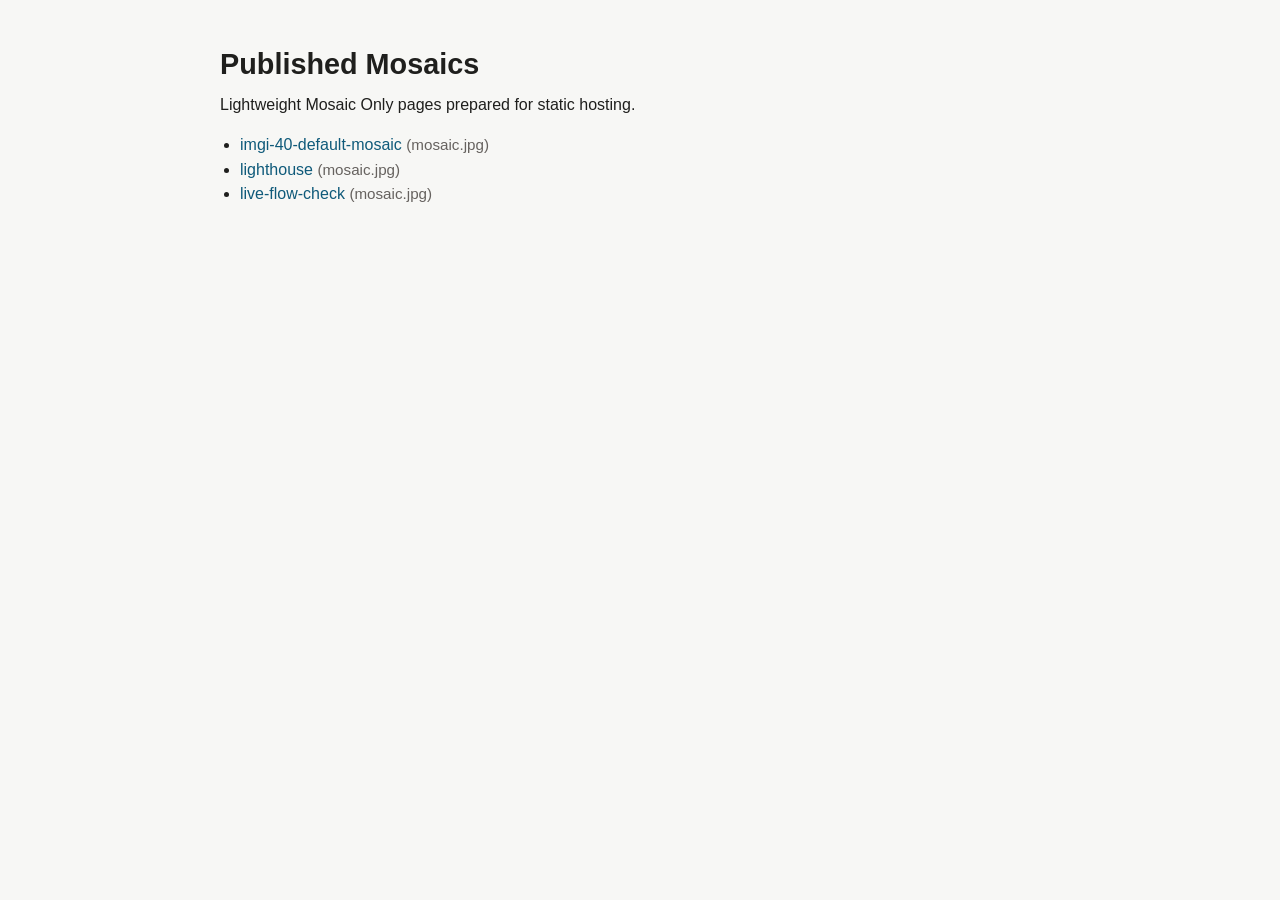
==== index.html @ e0c1a611 "Publish live-flow-check" ====
<!doctype html>
<html lang="en">
<head>
  <meta charset="utf-8">
  <meta name="viewport" content="width=device-width, initial-scale=1">
  <title>Mosaic Site</title>
  <style>
    :root { color-scheme: light; }
    body { margin: 0; font-family: ui-sans-serif, -apple-system, BlinkMacSystemFont, Segoe UI, sans-serif; background: #f7f7f5; color: #1f1f1d; }
    main { max-width: 840px; margin: 3rem auto; padding: 0 1.25rem; }
    h1 { margin: 0 0 0.75rem; font-size: 1.8rem; }
    p { margin: 0 0 1.25rem; line-height: 1.45; }
    ul { margin: 0; padding-left: 1.25rem; }
    li { margin: 0.4rem 0; }
    a { color: #0f5a7a; text-decoration: none; }
    a:hover, a:focus { text-decoration: underline; }
    .meta { color: #66625f; font-size: 0.95rem; }
  </style>
</head>
<body>
  <main>
    <h1>Published Mosaics</h1>
    <p>Lightweight Mosaic Only pages prepared for static hosting.</p>
    <ul>
      <li><a href="./imgi-40-default-mosaic/">imgi-40-default-mosaic</a> <span class="meta">(mosaic.jpg)</span></li>
      <li><a href="./lighthouse/">lighthouse</a> <span class="meta">(mosaic.jpg)</span></li>
      <li><a href="./live-flow-check/">live-flow-check</a> <span class="meta">(mosaic.jpg)</span></li>
    </ul>
  </main>
</body>
</html>
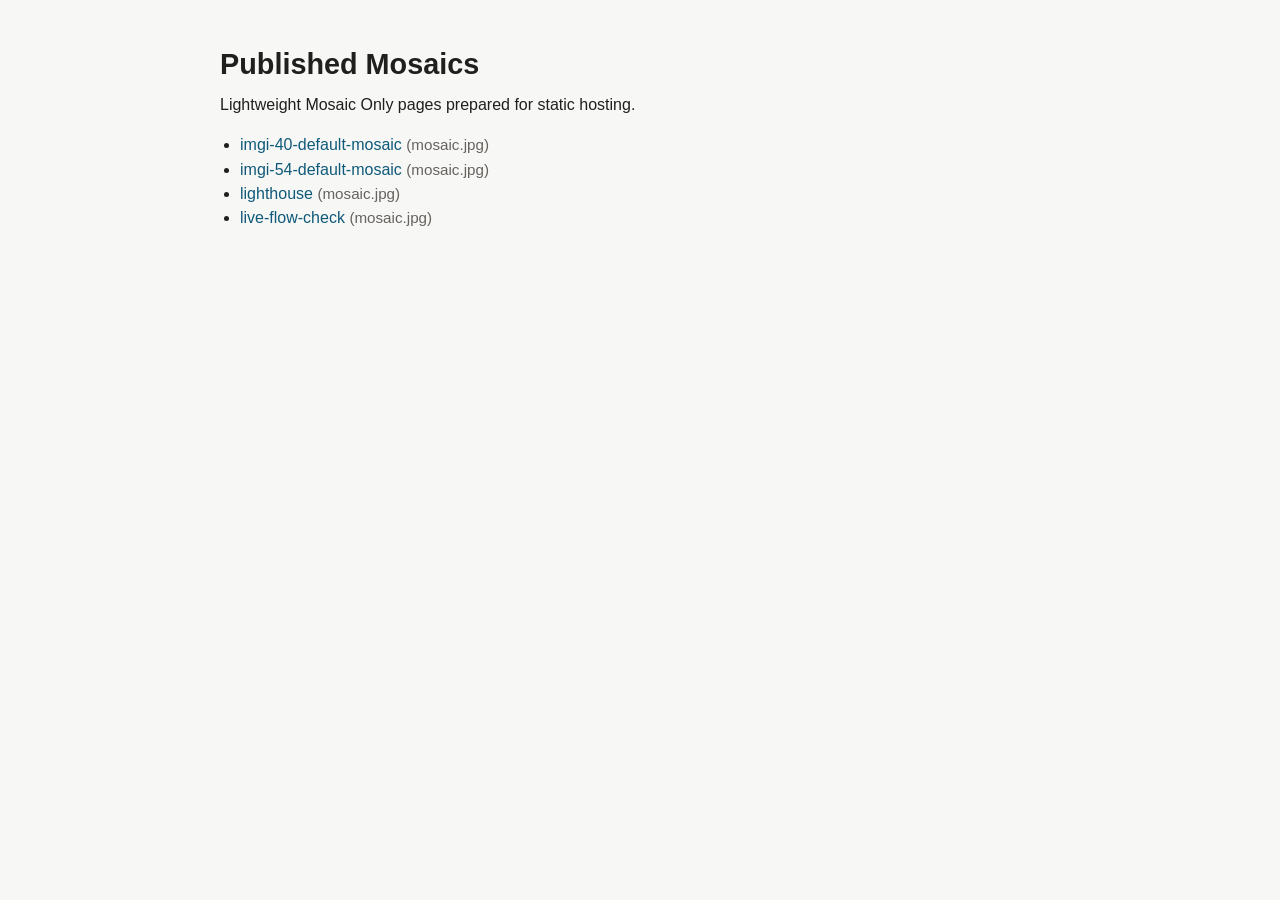
==== commit 452d36ab: "Publish imgi-54-default-mosaic" ====
--- a/index.html
+++ b/index.html
@@ -23,6 +23,7 @@
     <p>Lightweight Mosaic Only pages prepared for static hosting.</p>
     <ul>
       <li><a href="./imgi-40-default-mosaic/">imgi-40-default-mosaic</a> <span class="meta">(mosaic.jpg)</span></li>
+      <li><a href="./imgi-54-default-mosaic/">imgi-54-default-mosaic</a> <span class="meta">(mosaic.jpg)</span></li>
       <li><a href="./lighthouse/">lighthouse</a> <span class="meta">(mosaic.jpg)</span></li>
       <li><a href="./live-flow-check/">live-flow-check</a> <span class="meta">(mosaic.jpg)</span></li>
     </ul>
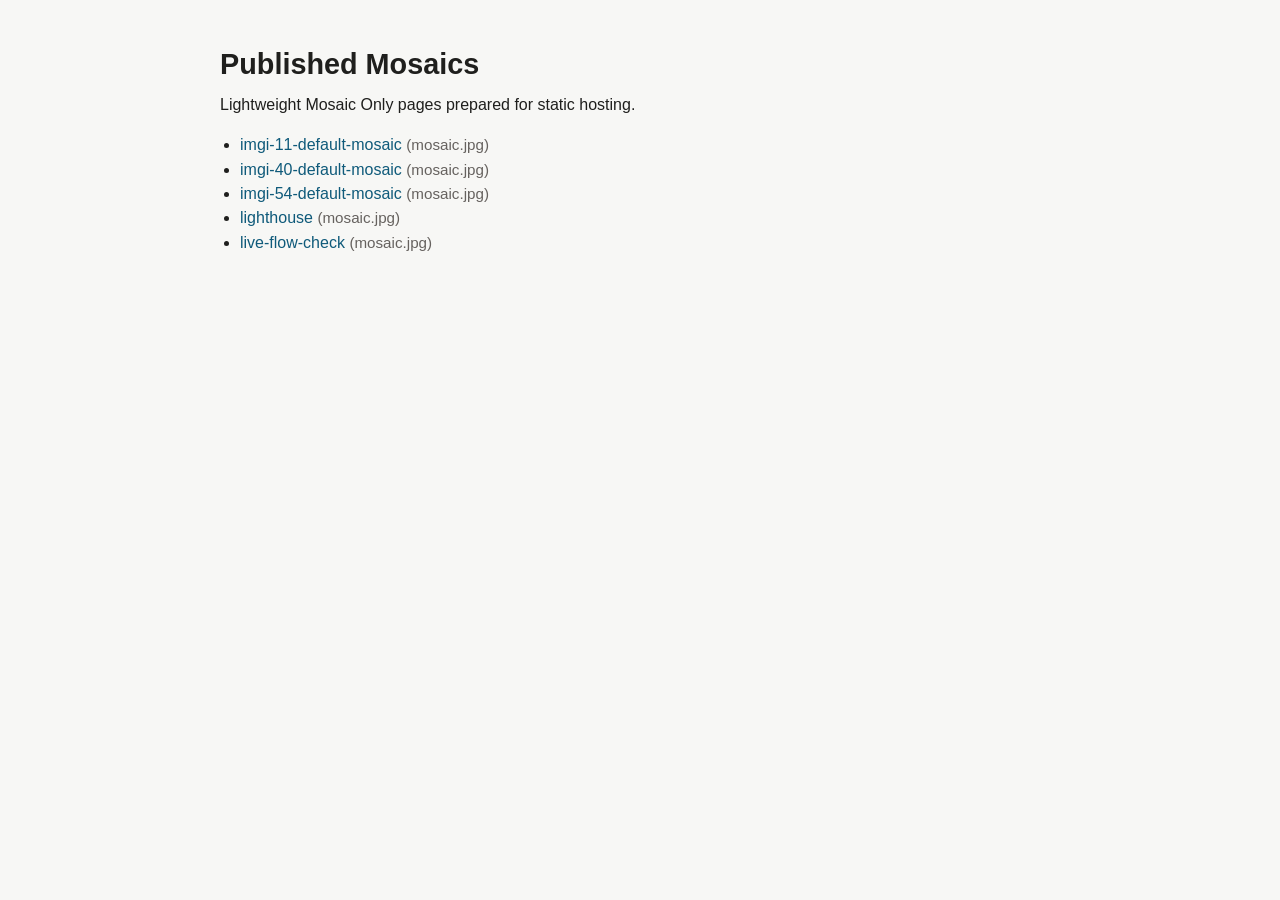
==== commit 1e3014da: "Publish imgi-11-default-mosaic" ====
--- a/index.html
+++ b/index.html
@@ -22,6 +22,7 @@
     <h1>Published Mosaics</h1>
     <p>Lightweight Mosaic Only pages prepared for static hosting.</p>
     <ul>
+      <li><a href="./imgi-11-default-mosaic/">imgi-11-default-mosaic</a> <span class="meta">(mosaic.jpg)</span></li>
       <li><a href="./imgi-40-default-mosaic/">imgi-40-default-mosaic</a> <span class="meta">(mosaic.jpg)</span></li>
       <li><a href="./imgi-54-default-mosaic/">imgi-54-default-mosaic</a> <span class="meta">(mosaic.jpg)</span></li>
       <li><a href="./lighthouse/">lighthouse</a> <span class="meta">(mosaic.jpg)</span></li>
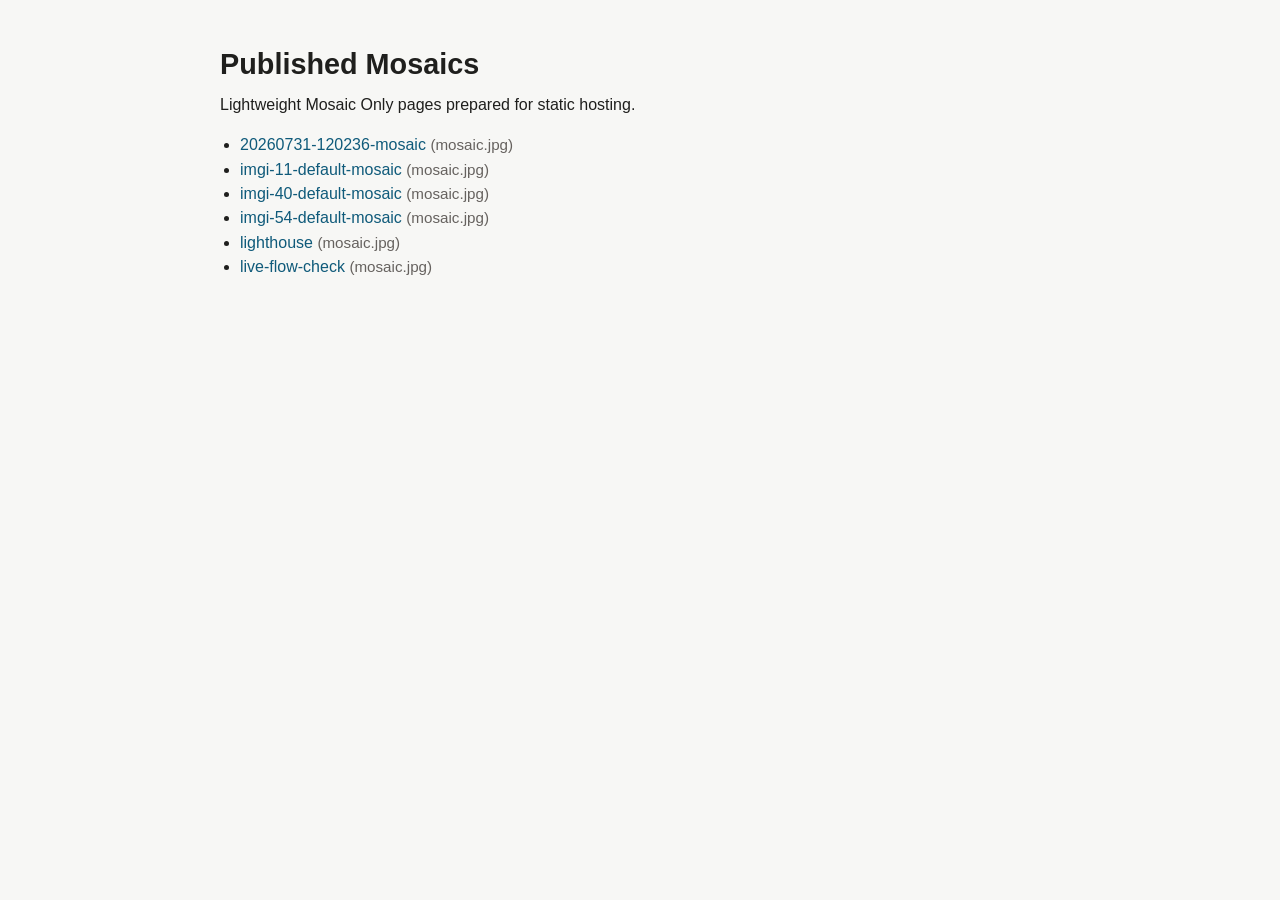
==== commit 090db2da: "Publish 20260731-120236-mosaic" ====
--- a/index.html
+++ b/index.html
@@ -22,6 +22,7 @@
     <h1>Published Mosaics</h1>
     <p>Lightweight Mosaic Only pages prepared for static hosting.</p>
     <ul>
+      <li><a href="./20260731-120236-mosaic/">20260731-120236-mosaic</a> <span class="meta">(mosaic.jpg)</span></li>
       <li><a href="./imgi-11-default-mosaic/">imgi-11-default-mosaic</a> <span class="meta">(mosaic.jpg)</span></li>
       <li><a href="./imgi-40-default-mosaic/">imgi-40-default-mosaic</a> <span class="meta">(mosaic.jpg)</span></li>
       <li><a href="./imgi-54-default-mosaic/">imgi-54-default-mosaic</a> <span class="meta">(mosaic.jpg)</span></li>
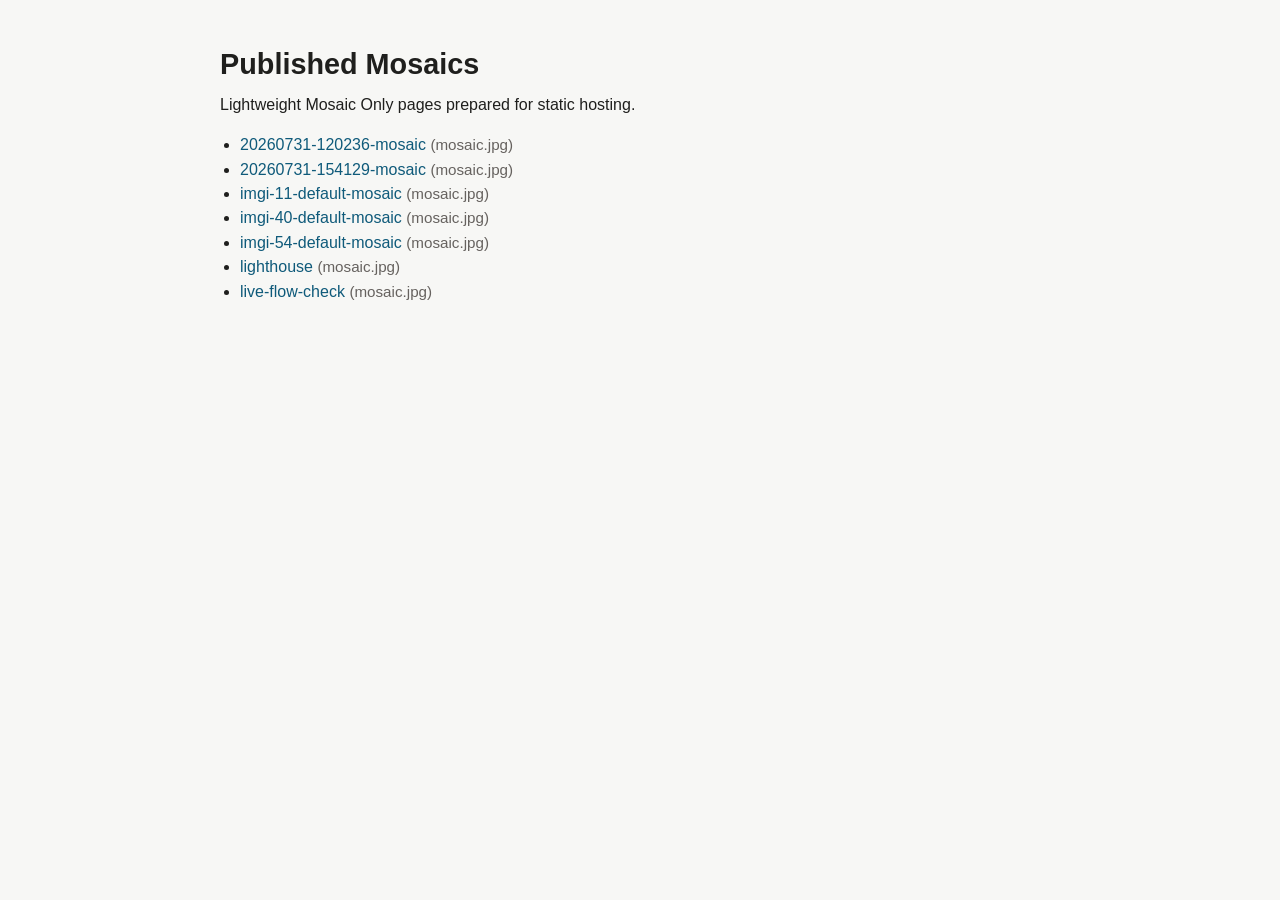
==== commit 23016d14: "Publish 20260731-154129-mosaic" ====
--- a/index.html
+++ b/index.html
@@ -23,6 +23,7 @@
     <p>Lightweight Mosaic Only pages prepared for static hosting.</p>
     <ul>
       <li><a href="./20260731-120236-mosaic/">20260731-120236-mosaic</a> <span class="meta">(mosaic.jpg)</span></li>
+      <li><a href="./20260731-154129-mosaic/">20260731-154129-mosaic</a> <span class="meta">(mosaic.jpg)</span></li>
       <li><a href="./imgi-11-default-mosaic/">imgi-11-default-mosaic</a> <span class="meta">(mosaic.jpg)</span></li>
       <li><a href="./imgi-40-default-mosaic/">imgi-40-default-mosaic</a> <span class="meta">(mosaic.jpg)</span></li>
       <li><a href="./imgi-54-default-mosaic/">imgi-54-default-mosaic</a> <span class="meta">(mosaic.jpg)</span></li>
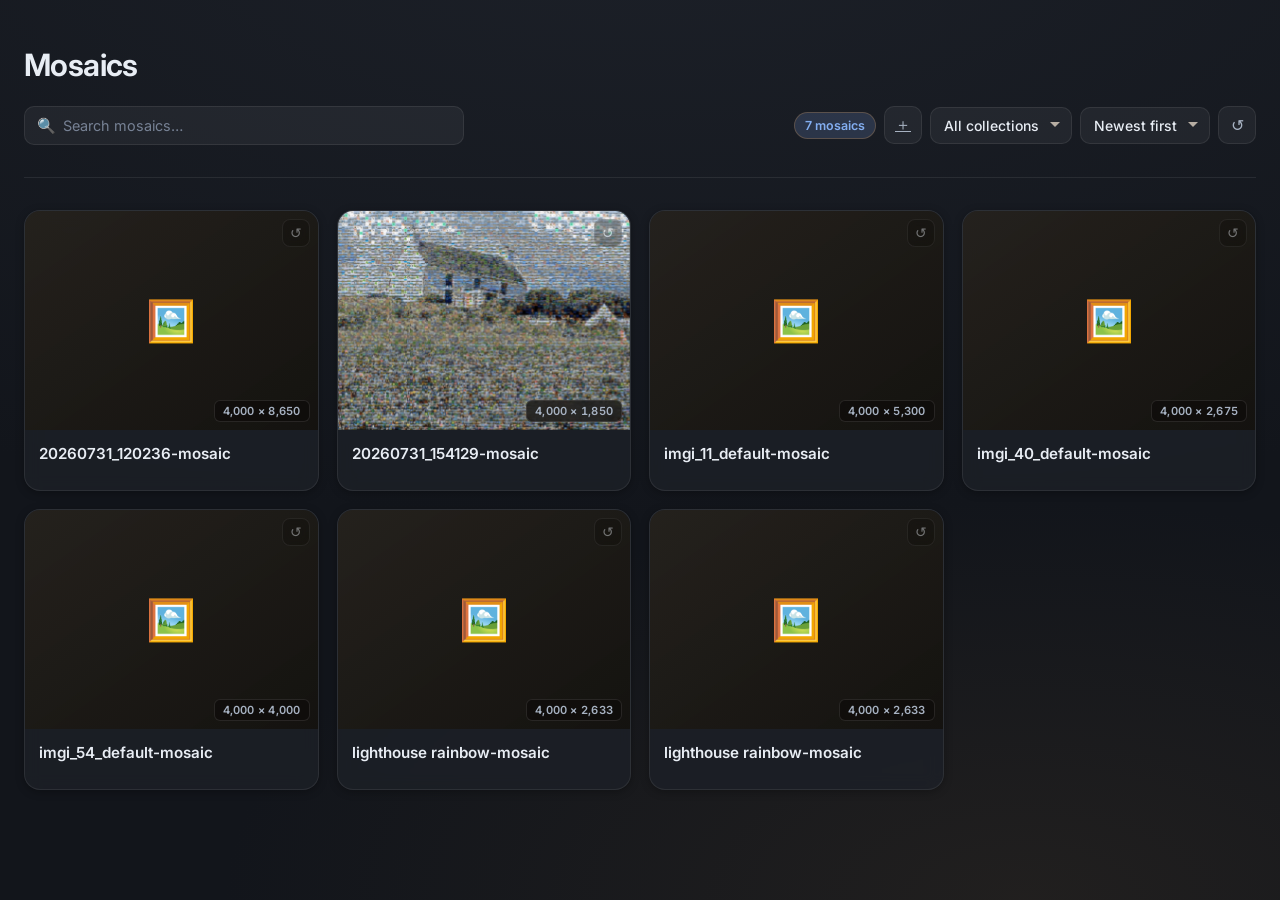
==== commit 1a90a155: "Update gallery" ====
--- a/index.html
+++ b/index.html
@@ -1,35 +1,1138 @@
-<!doctype html>
+<!DOCTYPE html>
 <html lang="en">
 <head>
-  <meta charset="utf-8">
-  <meta name="viewport" content="width=device-width, initial-scale=1">
-  <title>Mosaic Site</title>
+  <meta charset="UTF-8" />
+  <meta name="viewport" content="width=device-width, initial-scale=1.0" />
+  <title>Mosaic Gallery</title>
+  <link rel="preconnect" href="https://fonts.googleapis.com" />
+  <link rel="preconnect" href="https://fonts.gstatic.com" crossorigin />
+  <link href="https://fonts.googleapis.com/css2?family=Inter:wght@300;400;500;600;700&display=swap" rel="stylesheet" />
   <style>
-    :root { color-scheme: light; }
-    body { margin: 0; font-family: ui-sans-serif, -apple-system, BlinkMacSystemFont, Segoe UI, sans-serif; background: #f7f7f5; color: #1f1f1d; }
-    main { max-width: 840px; margin: 3rem auto; padding: 0 1.25rem; }
-    h1 { margin: 0 0 0.75rem; font-size: 1.8rem; }
-    p { margin: 0 0 1.25rem; line-height: 1.45; }
-    ul { margin: 0; padding-left: 1.25rem; }
-    li { margin: 0.4rem 0; }
-    a { color: #0f5a7a; text-decoration: none; }
-    a:hover, a:focus { text-decoration: underline; }
-    .meta { color: #66625f; font-size: 0.95rem; }
+    /* =========================================================================
+       DESIGN TOKENS  (mirrored from styles.css so gallery is self-contained)
+    ========================================================================= */
+    :root {
+      color-scheme: dark;
+      --bg-a:          #1c2028;
+      --bg-b:          #12151b;
+      --panel:         rgba(27, 31, 38, 0.9);
+      --panel-strong:  rgba(32, 37, 46, 0.96);
+      --card-bg:       rgba(28, 32, 39, 0.86);
+      --card-hover:    rgba(36, 42, 51, 0.95);
+      --text:          #e8edf4;
+      --muted:         #a7b2c2;
+      --subtle:        #778295;
+      --accent:        #83aef1;
+      --accent-dim:    rgba(131, 174, 241, 0.18);
+      --accent-blue:   #8bb8ec;
+      --border:        rgba(255, 255, 255, 0.08);
+      --border-hover:  rgba(255, 255, 255, 0.15);
+      --shadow-sm:     0 2px 8px rgba(0, 0, 0, 0.28);
+      --shadow-md:     0 8px 28px rgba(0, 0, 0, 0.38);
+      --shadow-lg:     0 20px 56px rgba(0, 0, 0, 0.52);
+      --radius-card:   16px;
+      --radius-btn:    10px;
+      --radius-thumb:  12px;
+    }
+
+    /* =========================================================================
+       RESET & BASE
+    ========================================================================= */
+    *, *::before, *::after { box-sizing: border-box; margin: 0; padding: 0; }
+
+    html { height: 100%; }
+
+    body {
+      min-height: 100%;
+      font-family: "Inter", "SF Pro Text", "Segoe UI", ui-sans-serif, system-ui, -apple-system, sans-serif;
+      color: var(--text);
+      background: var(--bg-b);
+      background-image:
+        radial-gradient(ellipse 1400px 600px at 50% -80px, var(--bg-a), transparent),
+        radial-gradient(ellipse 800px 400px at 80% 100%, rgba(43, 38, 33, 0.6), transparent);
+      background-attachment: fixed;
+    }
+
+    /* =========================================================================
+       LAYOUT SHELL
+    ========================================================================= */
+    .gallery-shell {
+      display: flex;
+      flex-direction: column;
+      min-height: 100dvh;
+      max-width: 1600px;
+      margin: 0 auto;
+      padding: 0 24px 60px;
+    }
+
+    /* =========================================================================
+       HEADER
+    ========================================================================= */
+    .gallery-header {
+      display: flex;
+      flex-direction: column;
+      gap: 24px;
+      padding: 48px 0 32px;
+      border-bottom: 1px solid var(--border);
+      margin-bottom: 32px;
+    }
+
+    .header-identity { display: flex; align-items: center; }
+
+    .gallery-title {
+      font-size: clamp(1.5rem, 2.4vw, 2rem);
+      font-weight: 650;
+      letter-spacing: -0.02em;
+      color: var(--text);
+      line-height: 1.1;
+    }
+
+    .header-toolbar {
+      display: flex;
+      align-items: center;
+      gap: 10px;
+      flex-wrap: wrap;
+    }
+
+    .search-wrapper {
+      position: relative;
+      flex: 1;
+      min-width: 220px;
+      max-width: 440px;
+    }
+
+    .search-icon {
+      position: absolute;
+      left: 13px;
+      top: 50%;
+      transform: translateY(-50%);
+      color: var(--subtle);
+      pointer-events: none;
+      font-size: 15px;
+      line-height: 1;
+    }
+
+    .search-input {
+      width: 100%;
+      padding: 10px 14px 10px 38px;
+      border-radius: var(--radius-btn);
+      border: 1px solid var(--border);
+      background: rgba(255, 255, 255, 0.05);
+      color: var(--text);
+      font-family: inherit;
+      font-size: 0.9rem;
+      outline: none;
+      transition: border-color 0.15s, background 0.15s, box-shadow 0.15s;
+    }
+
+    .search-input::placeholder { color: var(--subtle); }
+
+    .search-input:focus {
+      border-color: var(--accent);
+      background: rgba(232, 164, 90, 0.06);
+      box-shadow: 0 0 0 3px rgba(232, 164, 90, 0.12);
+    }
+
+    .toolbar-right {
+      display: flex;
+      align-items: center;
+      gap: 8px;
+      margin-left: auto;
+    }
+
+    .sort-select,
+    .collection-select {
+      padding: 9px 32px 9px 13px;
+      border-radius: var(--radius-btn);
+      border: 1px solid var(--border);
+      background: rgba(255, 255, 255, 0.05);
+      color: var(--text);
+      font-family: inherit;
+      font-size: 0.875rem;
+      font-weight: 500;
+      cursor: pointer;
+      outline: none;
+      appearance: none;
+      background-image: url("data:image/svg+xml,%3Csvg xmlns='http://www.w3.org/2000/svg' width='12' height='12' viewBox='0 0 12 12'%3E%3Cpath fill='%23b7aea3' d='M6 8L1 3h10z'/%3E%3C/svg%3E");
+      background-repeat: no-repeat;
+      background-position: right 10px center;
+      transition: border-color 0.15s, background-color 0.15s;
+    }
+
+    .sort-select:hover,
+    .collection-select:hover { border-color: var(--border-hover); }
+    .sort-select:focus,
+    .collection-select:focus { border-color: var(--accent); }
+    .sort-select option,
+    .collection-select option { background: #1e1b17; }
+
+    .icon-btn {
+      display: grid;
+      place-items: center;
+      width: 38px;
+      height: 38px;
+      border-radius: var(--radius-btn);
+      border: 1px solid var(--border);
+      background: rgba(255, 255, 255, 0.05);
+      color: var(--muted);
+      cursor: pointer;
+      font-size: 16px;
+      transition: background 0.12s, color 0.12s, border-color 0.12s;
+      user-select: none;
+    }
+
+    .icon-btn:hover {
+      background: rgba(255, 255, 255, 0.1);
+      color: var(--text);
+      border-color: var(--border-hover);
+    }
+
+    .icon-btn:active {
+      background: rgba(255, 255, 255, 0.15);
+    }
+
+    .icon-btn.spinning { animation: spin 0.6s linear; }
+
+    @keyframes spin { to { transform: rotate(360deg); } }
+
+    /* Count badge */
+    .count-badge {
+      padding: 5px 10px;
+      border-radius: 20px;
+      background: var(--accent-dim);
+      border: 1px solid rgba(232, 164, 90, 0.25);
+      color: var(--accent);
+      font-size: 0.78rem;
+      font-weight: 600;
+      white-space: nowrap;
+      transition: opacity 0.2s;
+    }
+
+    /* =========================================================================
+       STATUS / LOADING
+    ========================================================================= */
+    .gallery-status {
+      display: flex;
+      align-items: center;
+      gap: 10px;
+      padding: 12px 0 20px;
+      color: var(--muted);
+      font-size: 0.85rem;
+      min-height: 44px;
+    }
+
+    .spinner {
+      width: 18px;
+      height: 18px;
+      border: 2px solid var(--border);
+      border-top-color: var(--accent);
+      border-radius: 50%;
+      animation: spin 0.7s linear infinite;
+      flex-shrink: 0;
+    }
+
+    /* =========================================================================
+       GRID
+    ========================================================================= */
+    .gallery-grid {
+      display: grid;
+      grid-template-columns: repeat(auto-fill, minmax(260px, 1fr));
+      gap: 18px;
+      align-content: start;
+    }
+
+    /* =========================================================================
+       CARD
+    ========================================================================= */
+    .mosaic-card {
+      display: flex;
+      flex-direction: column;
+      border-radius: var(--radius-card);
+      border: 1px solid var(--border);
+      background: var(--card-bg);
+      backdrop-filter: blur(8px);
+      box-shadow: var(--shadow-sm);
+      overflow: hidden;
+      cursor: pointer;
+      transition: transform 0.22s cubic-bezier(0.34, 1.36, 0.64, 1),
+                  box-shadow 0.22s ease,
+                  border-color 0.18s ease,
+                  background 0.18s ease;
+      text-decoration: none;
+      color: inherit;
+    }
+
+    .mosaic-card:hover {
+      transform: translateY(-4px) scale(1.005);
+      box-shadow: var(--shadow-lg);
+      border-color: var(--border-hover);
+      background: var(--card-hover);
+    }
+
+    .mosaic-card:active {
+      transform: translateY(-2px) scale(1.002);
+      box-shadow: var(--shadow-md);
+    }
+
+    /* Thumbnail */
+    .card-thumb {
+      position: relative;
+      width: 100%;
+      aspect-ratio: 4 / 3;
+      background: linear-gradient(145deg, rgba(40, 35, 28, 0.8), rgba(20, 18, 14, 0.9));
+      overflow: hidden;
+      flex-shrink: 0;
+      perspective: 1000px;
+    }
+
+    .card-thumb-flip {
+      position: relative;
+      width: 100%;
+      height: 100%;
+      transform-style: preserve-3d;
+      transition: transform 320ms ease;
+    }
+
+    .card-thumb.flipped .card-thumb-flip {
+      transform: rotateY(180deg);
+    }
+
+    .card-thumb-face {
+      position: absolute;
+      inset: 0;
+      backface-visibility: hidden;
+      -webkit-backface-visibility: hidden;
+    }
+
+    .card-thumb-face.back {
+      transform: rotateY(180deg);
+      background: rgba(14, 12, 10, 0.58);
+    }
+
+    .card-thumb-face img {
+      width: 100%;
+      height: 100%;
+      object-fit: cover;
+      display: block;
+      transition: opacity 0.3s ease, transform 0.4s cubic-bezier(0.25, 0.46, 0.45, 0.94);
+      opacity: 0;
+    }
+
+    .card-thumb-face img.loaded { opacity: 1; }
+
+    .mosaic-card:hover .card-thumb-face img {
+      transform: scale(1.04);
+    }
+
+    .thumb-placeholder {
+      position: absolute;
+      inset: 0;
+      display: grid;
+      place-items: center;
+      color: var(--subtle);
+      font-size: 2.5rem;
+      transition: opacity 0.3s;
+    }
+
+    .thumb-placeholder.hidden { opacity: 0; pointer-events: none; }
+
+    .thumb-flip-btn {
+      position: absolute;
+      top: 8px;
+      right: 8px;
+      width: 28px;
+      height: 28px;
+      border-radius: 8px;
+      border: 1px solid rgba(255, 255, 255, 0.16);
+      background: rgba(14, 12, 10, 0.72);
+      backdrop-filter: blur(4px);
+      color: var(--text);
+      font-size: 14px;
+      line-height: 1;
+      display: grid;
+      place-items: center;
+      cursor: pointer;
+      z-index: 2;
+      transition: background 0.16s ease, border-color 0.16s ease, opacity 0.16s ease;
+    }
+
+    .thumb-flip-btn:hover {
+      background: rgba(22, 20, 17, 0.86);
+      border-color: rgba(255, 255, 255, 0.28);
+    }
+
+    .thumb-flip-btn:disabled {
+      opacity: 0.42;
+      cursor: not-allowed;
+    }
+
+    /* Resolution badge on thumbnail */
+    .thumb-badge {
+      position: absolute;
+      bottom: 8px;
+      right: 8px;
+      padding: 3px 8px;
+      border-radius: 6px;
+      background: rgba(14, 12, 10, 0.72);
+      backdrop-filter: blur(6px);
+      border: 1px solid rgba(255, 255, 255, 0.1);
+      color: var(--muted);
+      font-size: 0.7rem;
+      font-weight: 600;
+      font-variant-numeric: tabular-nums;
+      letter-spacing: 0.02em;
+    }
+
+    /* Body */
+    .card-body {
+      display: flex;
+      flex-direction: column;
+      gap: 8px;
+      padding: 14px 14px 16px;
+      flex: 1;
+    }
+
+    .card-title {
+      font-size: 0.95rem;
+      font-weight: 600;
+      color: var(--text);
+      white-space: nowrap;
+      overflow: hidden;
+      text-overflow: ellipsis;
+      line-height: 1.3;
+      margin-bottom: 2px;
+    }
+
+    .card-meta {
+      display: flex;
+      flex-direction: column;
+      gap: 5px;
+    }
+
+    .meta-item {
+      display: flex;
+      align-items: center;
+      font-size: 0.78rem;
+      color: var(--muted);
+      line-height: 1.3;
+    }
+
+    .meta-item .val {
+      font-variant-numeric: tabular-nums;
+      min-width: 0;
+      overflow: hidden;
+      text-overflow: ellipsis;
+      white-space: nowrap;
+    }
+
+    .card-actions {
+      margin-top: 8px;
+      display: flex;
+      gap: 6px;
+      opacity: 0;
+      transition: opacity 0.16s ease;
+      pointer-events: none;
+    }
+
+    .mosaic-card:hover .card-actions {
+      opacity: 1;
+    }
+
+    .card-action-pill {
+      padding: 3px 7px;
+      border-radius: 999px;
+      border: 1px solid rgba(255, 255, 255, 0.12);
+      font-size: 0.66rem;
+      color: var(--subtle);
+      background: rgba(255, 255, 255, 0.03);
+      user-select: none;
+    }
+
+    /* Footer */
+    .card-footer {
+      padding: 10px 16px 14px;
+      border-top: 1px solid var(--border);
+    }
+
+    .open-btn {
+      display: block;
+      width: 100%;
+      padding: 9px;
+      border-radius: var(--radius-btn);
+      border: 1px solid rgba(232, 164, 90, 0.3);
+      background: rgba(232, 164, 90, 0.1);
+      color: var(--accent);
+      font-family: inherit;
+      font-size: 0.83rem;
+      font-weight: 600;
+      text-align: center;
+      cursor: pointer;
+      letter-spacing: 0.01em;
+      transition: background 0.14s, border-color 0.14s, color 0.14s, box-shadow 0.14s;
+      text-decoration: none;
+    }
+
+    .open-btn:hover {
+      background: rgba(232, 164, 90, 0.2);
+      border-color: rgba(232, 164, 90, 0.55);
+      color: #f2bc76;
+      box-shadow: 0 0 12px rgba(232, 164, 90, 0.18);
+    }
+
+    .open-btn:active {
+      background: rgba(232, 164, 90, 0.28);
+    }
+
+    /* =========================================================================
+       EMPTY STATE
+    ========================================================================= */
+    .empty-state {
+      display: none;
+      flex-direction: column;
+      align-items: center;
+      justify-content: center;
+      gap: 18px;
+      padding: 80px 24px;
+      text-align: center;
+    }
+
+    .empty-state.visible { display: flex; }
+
+    .empty-illustration {
+      font-size: 5rem;
+      line-height: 1;
+      opacity: 0.45;
+      filter: grayscale(0.3);
+    }
+
+    .empty-title {
+      font-size: 1.25rem;
+      font-weight: 600;
+      color: var(--text);
+    }
+
+    .empty-body {
+      font-size: 0.9rem;
+      color: var(--muted);
+      max-width: 360px;
+      line-height: 1.6;
+    }
+
+    .empty-hint {
+      padding: 10px 16px;
+      border-radius: 10px;
+      background: var(--panel);
+      border: 1px solid var(--border);
+      color: var(--subtle);
+      font-size: 0.8rem;
+      font-family: "SF Mono", "Fira Code", "Consolas", monospace;
+      letter-spacing: 0.01em;
+    }
+
+    /* =========================================================================
+       ERROR STATE
+    ========================================================================= */
+    .error-state {
+      display: none;
+      flex-direction: column;
+      align-items: center;
+      justify-content: center;
+      gap: 14px;
+      padding: 60px 24px;
+      text-align: center;
+    }
+
+    .error-state.visible { display: flex; }
+
+    .error-icon { font-size: 3rem; opacity: 0.6; }
+
+    .error-title {
+      font-size: 1.1rem;
+      font-weight: 600;
+      color: var(--text);
+    }
+
+    .error-body {
+      font-size: 0.85rem;
+      color: var(--muted);
+      max-width: 480px;
+      line-height: 1.6;
+    }
+
+    .error-detail {
+      padding: 10px 16px;
+      border-radius: 10px;
+      background: rgba(220, 70, 70, 0.08);
+      border: 1px solid rgba(220, 70, 70, 0.2);
+      color: #e07070;
+      font-size: 0.78rem;
+      font-family: "SF Mono", "Fira Code", "Consolas", monospace;
+      max-width: 480px;
+      word-break: break-word;
+    }
+
+    /* =========================================================================
+       NO RESULTS (search / filter)
+    ========================================================================= */
+    .no-results {
+      display: none;
+      grid-column: 1 / -1;
+      flex-direction: column;
+      align-items: center;
+      gap: 10px;
+      padding: 60px 24px;
+      text-align: center;
+      color: var(--muted);
+    }
+
+    .no-results.visible { display: flex; }
+    .no-results-icon { font-size: 2.5rem; opacity: 0.5; }
+    .no-results-text { font-size: 0.95rem; }
+
+    /* =========================================================================
+       RESPONSIVE
+    ========================================================================= */
+    @media (min-width: 1400px) {
+      .gallery-grid { grid-template-columns: repeat(auto-fill, minmax(280px, 1fr)); }
+    }
+
+    @media (max-width: 900px) {
+      .gallery-shell { padding: 0 16px 48px; }
+      .gallery-grid { grid-template-columns: repeat(auto-fill, minmax(220px, 1fr)); gap: 14px; }
+      .gallery-header { padding: 32px 0 24px; }
+    }
+
+    @media (max-width: 600px) {
+      .gallery-shell { padding: 0 12px 40px; }
+      .gallery-grid { grid-template-columns: 1fr; gap: 12px; }
+      .gallery-header { gap: 18px; }
+      .header-toolbar { flex-direction: column; align-items: stretch; }
+      .search-wrapper { max-width: 100%; }
+      .toolbar-right { margin-left: 0; width: 100%; justify-content: space-between; }
+      .gallery-title { font-size: 1.5rem; }
+    }
   </style>
 </head>
 <body>
-  <main>
-    <h1>Published Mosaics</h1>
-    <p>Lightweight Mosaic Only pages prepared for static hosting.</p>
-    <ul>
-      <li><a href="./20260731-120236-mosaic/">20260731-120236-mosaic</a> <span class="meta">(mosaic.jpg)</span></li>
-      <li><a href="./20260731-154129-mosaic/">20260731-154129-mosaic</a> <span class="meta">(mosaic.jpg)</span></li>
-      <li><a href="./imgi-11-default-mosaic/">imgi-11-default-mosaic</a> <span class="meta">(mosaic.jpg)</span></li>
-      <li><a href="./imgi-40-default-mosaic/">imgi-40-default-mosaic</a> <span class="meta">(mosaic.jpg)</span></li>
-      <li><a href="./imgi-54-default-mosaic/">imgi-54-default-mosaic</a> <span class="meta">(mosaic.jpg)</span></li>
-      <li><a href="./lighthouse/">lighthouse</a> <span class="meta">(mosaic.jpg)</span></li>
-      <li><a href="./live-flow-check/">live-flow-check</a> <span class="meta">(mosaic.jpg)</span></li>
-    </ul>
+
+<div class="gallery-shell">
+
+  <!-- HEADER -->
+  <header class="gallery-header">
+    <div class="header-identity">
+      <h1 class="gallery-title">Mosaics</h1>
+    </div>
+
+    <div class="header-toolbar">
+      <div class="search-wrapper">
+        <span class="search-icon">🔍</span>
+        <input
+          class="search-input"
+          id="searchInput"
+          type="search"
+          placeholder="Search mosaics…"
+          autocomplete="off"
+          spellcheck="false"
+        />
+      </div>
+
+      <div class="toolbar-right">
+        <span class="count-badge" id="countBadge" style="display:none"></span>
+
+        <a id="generateLink" class="icon-btn" href="generate.html" title="Open generation workflow" aria-label="Open generation workflow">＋</a>
+
+        <select class="collection-select" id="collectionSelect" title="Collection" aria-label="Collection filter">
+          <option value="__all__">All collections</option>
+        </select>
+
+        <select class="sort-select" id="sortSelect" title="Sort order" aria-label="Sort order">
+          <option value="newest">Newest first</option>
+          <option value="oldest">Oldest first</option>
+          <option value="az">A → Z</option>
+          <option value="za">Z → A</option>
+        </select>
+
+        <button class="icon-btn" id="refreshBtn" title="Refresh gallery" aria-label="Refresh gallery">↺</button>
+      </div>
+    </div>
+  </header>
+
+  <!-- STATUS -->
+  <div class="gallery-status" id="galleryStatus">
+    <div class="spinner" id="loadingSpinner"></div>
+    <span id="statusText">Loading gallery manifest…</span>
+  </div>
+
+  <!-- GRID -->
+  <main class="gallery-grid" id="galleryGrid">
+    <div class="no-results" id="noResults">
+      <div class="no-results-icon">🔍</div>
+      <div class="no-results-text">No mosaics match your search.</div>
+    </div>
   </main>
+
+  <!-- EMPTY STATE -->
+  <div class="empty-state" id="emptyState">
+    <div class="empty-illustration">🖼️</div>
+    <h2 class="empty-title">No mosaics have been generated yet.</h2>
+    <p class="empty-body" id="emptyBody">
+      Run the mosaic builder to create your first mosaic. Generated files will appear here automatically.
+    </p>
+    <code class="empty-hint" id="emptyHint">python -m mosaic --images-dir images --target-dir target --output-dir output</code>
+  </div>
+
+  <!-- ERROR STATE -->
+  <div class="error-state" id="errorState">
+    <div class="error-icon">⚠️</div>
+    <h2 class="error-title">Could not load the gallery manifest.</h2>
+    <p class="error-body">
+      Make sure the gallery data endpoint is available and that the published gallery includes a generated index.
+    </p>
+    <div class="error-detail" id="errorDetail"></div>
+  </div>
+
+</div><!-- /.gallery-shell -->
+
+<script>
+  // ==========================================================================
+  // CONFIGURATION
+  // ==========================================================================
+
+  const params  = new URL(window.location.href).searchParams;
+
+  function resolveGallerySourceUrl() {
+    const explicit = params.get('gallery');
+    if (explicit) {
+      return new URL(explicit, window.location.href);
+    }
+
+    const pathname = window.location.pathname.toLowerCase();
+    if (pathname.includes('/viewer/')) {
+      return new URL('/api/gallery-index', window.location.href);
+    }
+
+    return new URL('gallery.json', window.location.href);
+  }
+
+  const GALLERY_SOURCE = resolveGallerySourceUrl();
+
+  // ==========================================================================
+  // STATE
+  // ==========================================================================
+
+  let allMosaics  = [];   // full list after load
+  let displayList = [];   // after sort + filter
+  let galleryMode = 'local';
+
+  // ==========================================================================
+  // DOM REFS
+  // ==========================================================================
+
+  const dom = {
+    grid:          document.getElementById('galleryGrid'),
+    emptyState:    document.getElementById('emptyState'),
+    errorState:    document.getElementById('errorState'),
+    errorDetail:   document.getElementById('errorDetail'),
+    noResults:     document.getElementById('noResults'),
+    status:        document.getElementById('galleryStatus'),
+    statusText:    document.getElementById('statusText'),
+    spinner:       document.getElementById('loadingSpinner'),
+    search:        document.getElementById('searchInput'),
+    collection:    document.getElementById('collectionSelect'),
+    sort:          document.getElementById('sortSelect'),
+    refresh:       document.getElementById('refreshBtn'),
+    countBadge:    document.getElementById('countBadge'),
+    generateLink:  document.getElementById('generateLink'),
+    emptyBody:     document.getElementById('emptyBody'),
+    emptyHint:     document.getElementById('emptyHint'),
+  };
+
+  // ==========================================================================
+  // STARTUP
+  // ==========================================================================
+
+  init();
+
+  dom.search.addEventListener('input', onFilter);
+  dom.collection.addEventListener('change', onFilter);
+  dom.sort.addEventListener('change', onFilter);
+  dom.refresh.addEventListener('click', () => {
+    if (galleryMode === 'published') return;
+    dom.refresh.classList.add('spinning');
+    setTimeout(() => dom.refresh.classList.remove('spinning'), 650);
+    init();
+  });
+
+  // ==========================================================================
+  // MAIN INIT
+  // ==========================================================================
+
+  async function init() {
+    clearGrid();
+    showStatus(true, 'Loading gallery manifest…');
+    hideAll();
+
+    try {
+      const galleryManifest = await loadGalleryManifest();
+      galleryMode = galleryManifest && galleryManifest.mode === 'published' ? 'published' : 'local';
+      applyGalleryModeUi(galleryManifest);
+      allMosaics = Array.isArray(galleryManifest.items)
+        ? galleryManifest.items.map(normalizeGalleryItem).filter(Boolean)
+        : [];
+      populateCollectionFilter(allMosaics);
+      onFilter();
+
+      if (allMosaics.length === 0) {
+        showStatus(false, '');
+        showEmptyState();
+      } else {
+        showStatus(false, '');
+      }
+
+    } catch (err) {
+      showStatus(false, '');
+      showError(String(err.message || err));
+    }
+  }
+
+  async function loadGalleryManifest() {
+    const response = await fetch(GALLERY_SOURCE.href);
+    if (!response.ok) {
+      throw new Error(`Failed to load gallery manifest (${response.status}): ${GALLERY_SOURCE.href}`);
+    }
+    return response.json();
+  }
+
+  function normalizeGalleryItem(item) {
+    if (!item || typeof item !== 'object') return null;
+
+    const columns = Number(item.columns) || 0;
+    const rows = Number(item.rows) || 0;
+    const tileCount = Number(item.tile_count) || (columns > 0 && rows > 0 ? columns * rows : 0);
+    const sourceCount = Number(item.source_count) || 0;
+    const width = Number(item.width) || 0;
+    const height = Number(item.height) || 0;
+
+    return {
+      slug: String(item.slug || item.title || 'mosaic'),
+      stem: String(item.title || item.slug || 'mosaic'),
+      viewerUrl: String(item.viewer_url || '#'),
+      thumbnailUrl: String(item.thumbnail_url || item.image_url || ''),
+      imageUrl: String(item.image_url || ''),
+      targetUrl: item.target_url ? String(item.target_url) : null,
+      collections: Array.isArray(item.collections) ? item.collections.filter(Boolean) : [],
+      date: item.date ? new Date(item.date) : null,
+      width,
+      height,
+      columns,
+      rows,
+      tileCount,
+      sourceCount,
+      mode: String(item.mode || galleryMode || 'local'),
+    };
+  }
+
+  function applyGalleryModeUi(mode) {
+    const published = mode === 'published';
+
+    if (dom.generateLink) {
+      dom.generateLink.style.display = published ? 'none' : '';
+    }
+
+    if (dom.refresh) {
+      dom.refresh.style.display = published ? 'none' : '';
+    }
+
+    if (dom.emptyBody) {
+      dom.emptyBody.textContent = published
+        ? 'No mosaics have been published yet.'
+        : 'Run the mosaic builder to create your first mosaic. Generated files will appear here automatically.';
+    }
+
+    if (dom.emptyHint) {
+      dom.emptyHint.textContent = published
+        ? 'Publish a mosaic from the development workspace to populate this gallery.'
+        : 'python -m mosaic --images-dir images --target-dir target --output-dir output';
+    }
+  }
+
+  // ==========================================================================
+  // FILTER + SORT
+  // ==========================================================================
+
+  function onFilter() {
+    const query   = dom.search.value.trim().toLowerCase();
+    const selectedCollection = dom.collection.value;
+    const sortKey = dom.sort.value;
+
+    let list = allMosaics.filter(m =>
+      !query || m.stem.toLowerCase().includes(query)
+    );
+
+    if (selectedCollection !== '__all__') {
+      list = list.filter(m => (m.collections || []).includes(selectedCollection));
+    }
+
+    list = sortList(list, sortKey);
+    displayList = list;
+
+    renderGrid(list);
+    updateBadge(list.length, allMosaics.length);
+  }
+
+  function sortList(list, key) {
+    const copy = [...list];
+    switch (key) {
+      case 'newest':
+        return copy.sort((a, b) => {
+          if (!a.date && !b.date) return a.stem.localeCompare(b.stem);
+          if (!a.date) return 1;
+          if (!b.date) return -1;
+          return b.date - a.date;
+        });
+      case 'oldest':
+        return copy.sort((a, b) => {
+          if (!a.date && !b.date) return a.stem.localeCompare(b.stem);
+          if (!a.date) return 1;
+          if (!b.date) return -1;
+          return a.date - b.date;
+        });
+      case 'az':  return copy.sort((a, b) => a.stem.localeCompare(b.stem));
+      case 'za':  return copy.sort((a, b) => b.stem.localeCompare(a.stem));
+      default:    return copy;
+    }
+  }
+
+  function populateCollectionFilter(mosaics) {
+    const seen = new Set();
+    for (const mosaic of mosaics) {
+      for (const name of mosaic.collections || []) {
+        if (name) seen.add(name);
+      }
+    }
+
+    const existingValue = dom.collection.value || '__all__';
+    dom.collection.innerHTML = '';
+
+    const allOpt = document.createElement('option');
+    allOpt.value = '__all__';
+    allOpt.textContent = 'All collections';
+    dom.collection.appendChild(allOpt);
+
+    const options = Array.from(seen).sort((a, b) => a.localeCompare(b));
+    for (const name of options) {
+      const opt = document.createElement('option');
+      opt.value = name;
+      opt.textContent = name;
+      dom.collection.appendChild(opt);
+    }
+
+    dom.collection.value = options.includes(existingValue) || existingValue === '__all__'
+      ? existingValue
+      : '__all__';
+  }
+
+  // ==========================================================================
+  // RENDERING
+  // ==========================================================================
+
+  function renderGrid(list) {
+    // Remove existing cards (keep noResults sentinel)
+    const cards = dom.grid.querySelectorAll('.mosaic-card');
+    cards.forEach(c => c.remove());
+
+    dom.noResults.classList.toggle('visible', list.length === 0 && allMosaics.length > 0);
+
+    for (const mosaic of list) {
+      dom.grid.appendChild(buildCard(mosaic));
+    }
+  }
+
+  function buildCard(mosaic) {
+    const viewerUrl = mosaic.viewerUrl || '#';
+
+    const card = document.createElement('a');
+    card.className = 'mosaic-card';
+    card.href = viewerUrl;
+    card.title = `Open ${mosaic.stem} in viewer`;
+
+    // Thumbnail
+    const thumb = document.createElement('div');
+    thumb.className = 'card-thumb';
+
+    const flipInner = document.createElement('div');
+    flipInner.className = 'card-thumb-flip';
+
+    const frontFace = document.createElement('div');
+    frontFace.className = 'card-thumb-face front';
+
+    const backFace = document.createElement('div');
+    backFace.className = 'card-thumb-face back';
+
+    flipInner.appendChild(frontFace);
+    flipInner.appendChild(backFace);
+    thumb.appendChild(flipInner);
+
+    const placeholder = document.createElement('div');
+    placeholder.className = 'thumb-placeholder';
+    placeholder.textContent = '🖼️';
+    frontFace.appendChild(placeholder);
+
+    const img = document.createElement('img');
+    img.alt = mosaic.stem;
+    img.loading = 'lazy';
+    img.decoding = 'async';
+    img.onload  = () => { img.classList.add('loaded'); placeholder.classList.add('hidden'); };
+    img.onerror = () => { /* keep placeholder */ };
+    img.src = mosaic.thumbnailUrl || mosaic.imageUrl;
+    frontFace.appendChild(img);
+
+    const targetPlaceholder = document.createElement('div');
+    targetPlaceholder.className = 'thumb-placeholder';
+    targetPlaceholder.textContent = '🖼️';
+    backFace.appendChild(targetPlaceholder);
+
+    const targetImg = document.createElement('img');
+    targetImg.alt = `${mosaic.stem} original`;
+    targetImg.loading = 'lazy';
+    targetImg.decoding = 'async';
+    targetImg.onload = () => {
+      targetImg.classList.add('loaded');
+      targetPlaceholder.classList.add('hidden');
+    };
+    if (mosaic.targetUrl) {
+      targetImg.src = mosaic.targetUrl;
+    }
+    backFace.appendChild(targetImg);
+
+    const flipBtn = document.createElement('button');
+    flipBtn.type = 'button';
+    flipBtn.className = 'thumb-flip-btn';
+    flipBtn.textContent = '↺';
+    flipBtn.title = mosaic.targetUrl ? 'Flip to original image' : 'Original image unavailable';
+    if (!mosaic.targetUrl) {
+      flipBtn.disabled = true;
+    }
+    flipBtn.addEventListener('click', (event) => {
+      event.preventDefault();
+      event.stopPropagation();
+      if (flipBtn.disabled) return;
+      thumb.classList.toggle('flipped');
+    });
+    thumb.appendChild(flipBtn);
+
+    const badge = document.createElement('div');
+    badge.className = 'thumb-badge';
+    badge.textContent = `${formatNumber(mosaic.width)} × ${formatNumber(mosaic.height)}`;
+    thumb.appendChild(badge);
+
+    card.appendChild(thumb);
+
+    // Body
+    const body = document.createElement('div');
+    body.className = 'card-body';
+
+    const title = document.createElement('div');
+    title.className = 'card-title';
+    title.textContent = mosaic.stem;
+    body.appendChild(title);
+
+    const meta = document.createElement('div');
+    meta.className = 'card-meta';
+
+    if (mosaic.date) {
+      meta.appendChild(metaItem(formatDateWithOptionalTime(mosaic.date, mosaic.stem)));
+    }
+
+    if (mosaic.columns && mosaic.rows) {
+      meta.appendChild(metaItem(`${formatNumber(mosaic.columns)} × ${formatNumber(mosaic.rows)} grid`));
+    }
+    if (mosaic.tileCount) {
+      meta.appendChild(metaItem(`${formatNumber(mosaic.tileCount)} total tiles`));
+    }
+    if (mosaic.sourceCount) {
+      meta.appendChild(metaItem(`${formatNumber(mosaic.sourceCount)} unique source photo${mosaic.sourceCount !== 1 ? 's' : ''}`));
+    }
+
+    body.appendChild(meta);
+
+    card.appendChild(body);
+
+    return card;
+  }
+
+  function metaItem(text) {
+    const row = document.createElement('div');
+    row.className = 'meta-item';
+
+    const val = document.createElement('span');
+    val.className = 'val';
+    val.textContent = text;
+
+    row.appendChild(val);
+    return row;
+  }
+
+  // ==========================================================================
+  // UI HELPERS
+  // ==========================================================================
+
+  function clearGrid() {
+    const cards = dom.grid.querySelectorAll('.mosaic-card');
+    cards.forEach(c => c.remove());
+    dom.noResults.classList.remove('visible');
+  }
+
+  function hideAll() {
+    dom.emptyState.classList.remove('visible');
+    dom.errorState.classList.remove('visible');
+    dom.countBadge.style.display = 'none';
+  }
+
+  function showStatus(loading, text) {
+    dom.spinner.style.display  = loading ? 'block' : 'none';
+    dom.statusText.textContent = text;
+    dom.status.style.display   = (loading || text) ? 'flex' : 'none';
+  }
+
+  function showEmptyState() {
+    dom.emptyState.classList.add('visible');
+  }
+
+  function showError(msg) {
+    dom.errorState.classList.add('visible');
+    dom.errorDetail.textContent = msg;
+  }
+
+  function updateBadge(shown, total) {
+    if (total === 0) { dom.countBadge.style.display = 'none'; return; }
+    dom.countBadge.style.display = '';
+    dom.countBadge.textContent = shown === total
+      ? `${total} mosaic${total !== 1 ? 's' : ''}`
+      : `${shown} of ${total}`;
+  }
+
+  // ==========================================================================
+  // FORMATTING
+  // ==========================================================================
+
+  function formatDateWithOptionalTime(d, stem) {
+    const date = d instanceof Date ? d : new Date(d);
+    const dateText = Number.isFinite(date.getTime())
+      ? date.toLocaleDateString(undefined, { year: 'numeric', month: 'short', day: 'numeric' })
+      : String(d || '');
+    const timeMatch = String(stem || '').match(/(?:^|_)(\d{2})(\d{2})(\d{2})(?:$|_)/);
+    if (!timeMatch) {
+      return dateText;
+    }
+    const [, hh, mm] = timeMatch;
+    return `${dateText} • ${hh}:${mm}`;
+  }
+
+  function formatNumber(n) {
+    return Number(n).toLocaleString();
+  }
+</script>
+
 </body>
 </html>
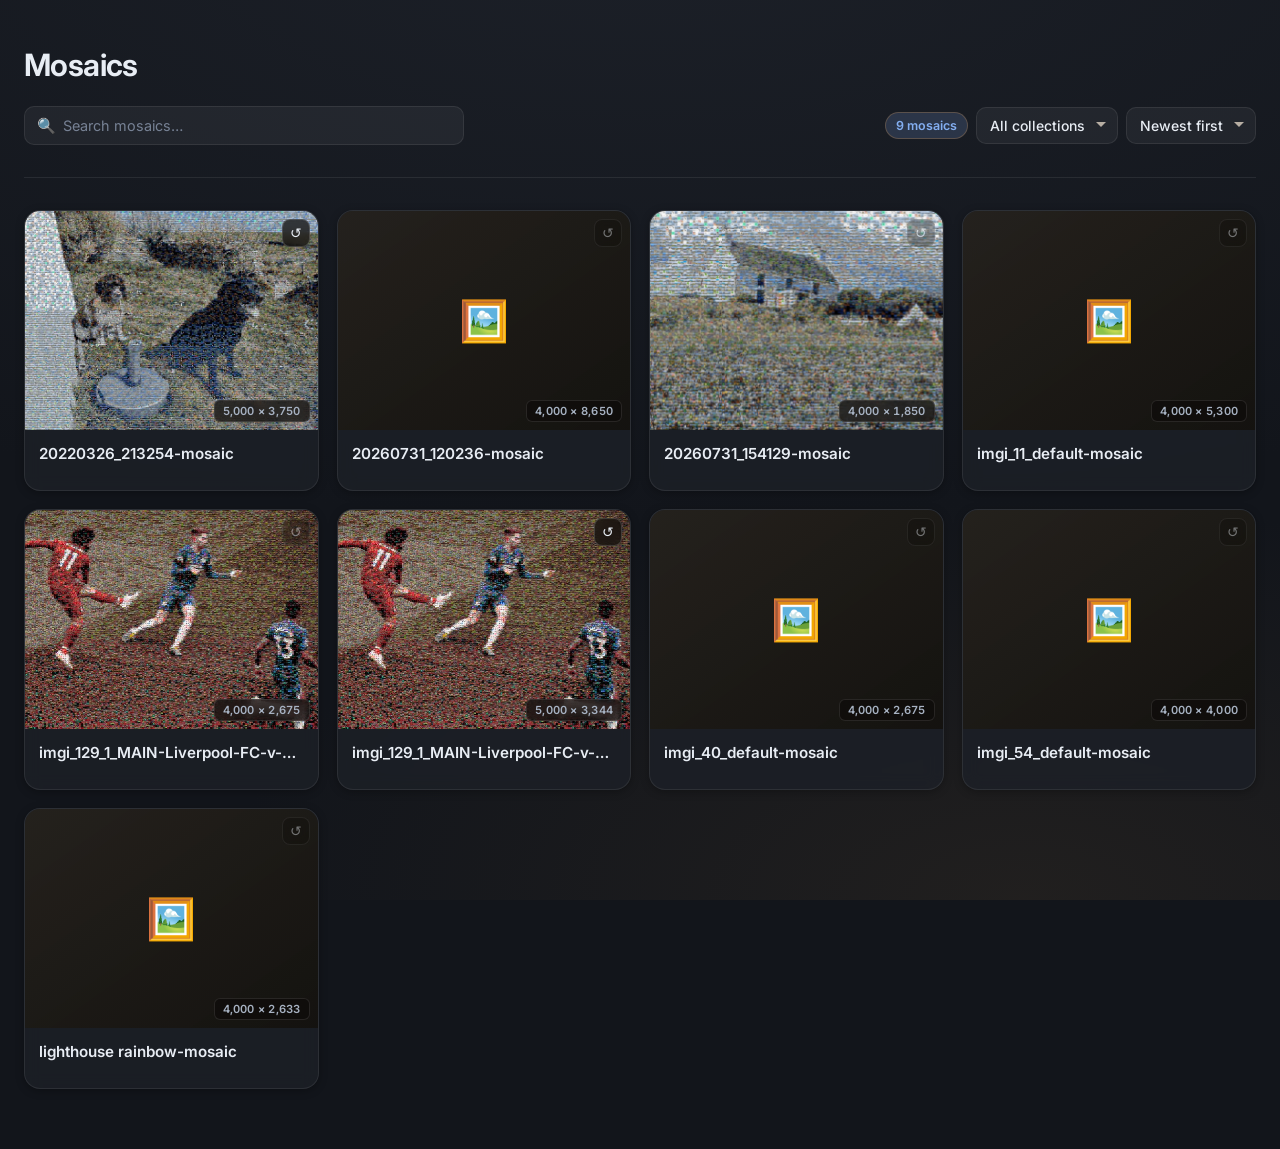
==== commit cada2ad1: "Publish 20220326-213254-mosaic" ====
--- a/index.html
+++ b/index.html
@@ -775,7 +775,7 @@
     try {
       const galleryManifest = await loadGalleryManifest();
       galleryMode = galleryManifest && galleryManifest.mode === 'published' ? 'published' : 'local';
-      applyGalleryModeUi(galleryManifest);
+      applyGalleryModeUi(galleryMode);
       allMosaics = Array.isArray(galleryManifest.items)
         ? galleryManifest.items.map(normalizeGalleryItem).filter(Boolean)
         : [];
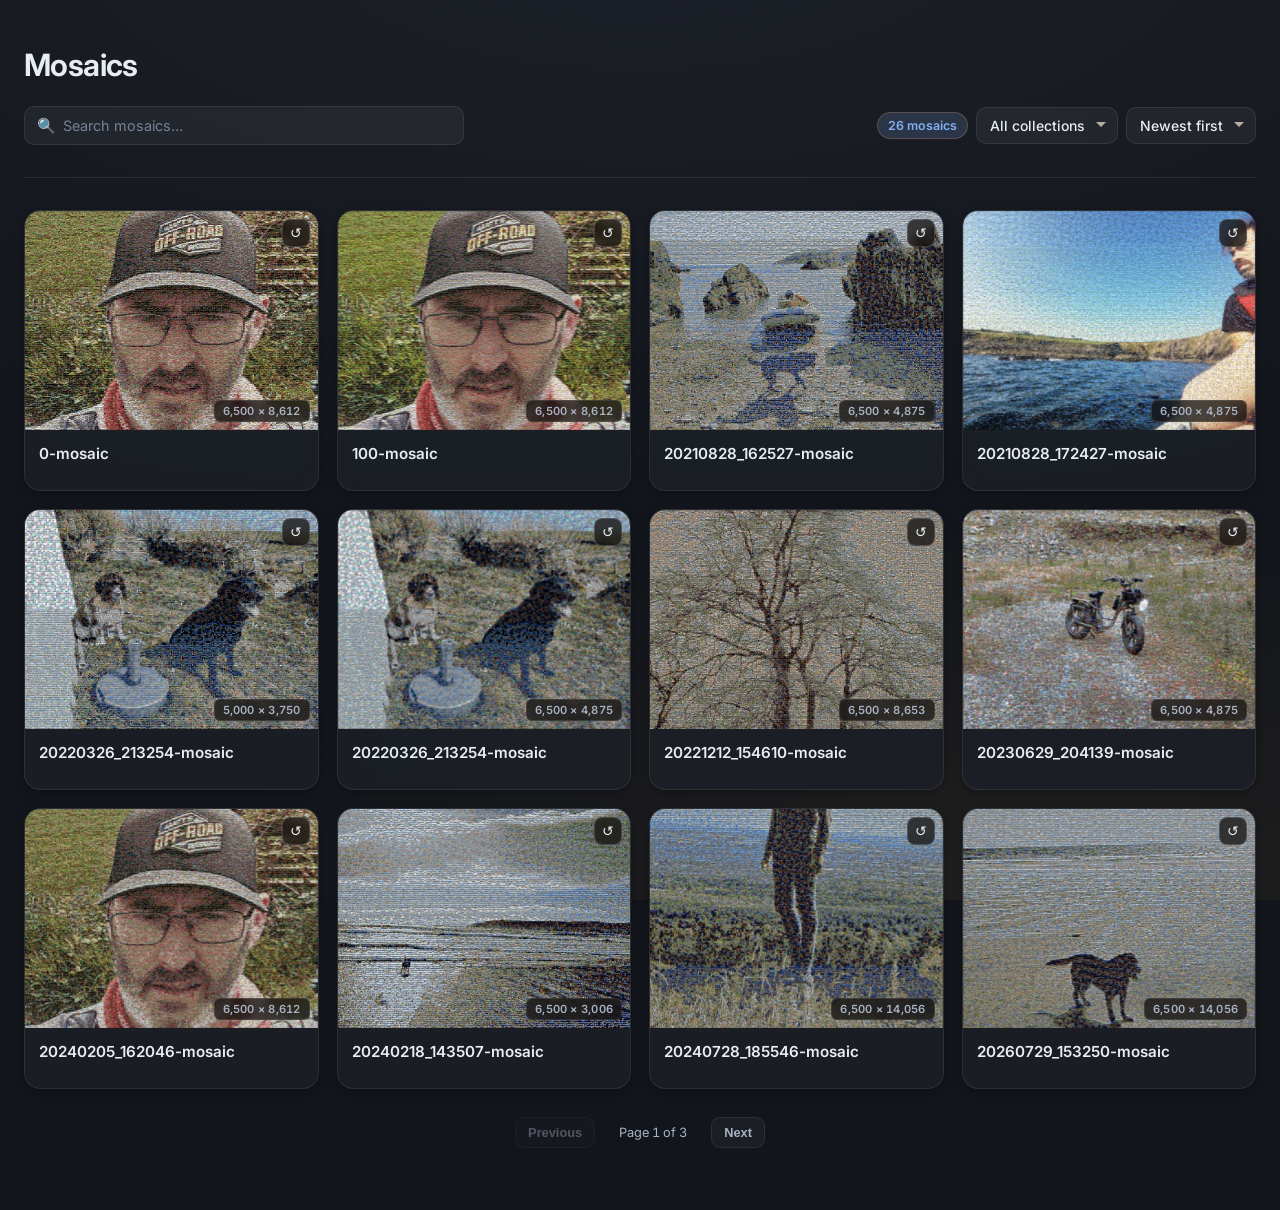
==== commit 63fe8878: "Publish molly-50" ====
--- a/index.html
+++ b/index.html
@@ -241,6 +241,50 @@
       align-content: start;
     }
 
+    .gallery-pagination {
+      display: none;
+      align-items: center;
+      justify-content: center;
+      gap: 10px;
+      margin-top: 20px;
+      padding: 8px 0 2px;
+    }
+
+    .gallery-pagination.visible {
+      display: flex;
+    }
+
+    .page-btn {
+      border: 1px solid var(--border);
+      border-radius: 9px;
+      background: rgba(255, 255, 255, 0.04);
+      color: var(--muted);
+      padding: 7px 12px;
+      font-size: 0.8rem;
+      font-weight: 600;
+      cursor: pointer;
+      transition: border-color 0.15s ease, background 0.15s ease, color 0.15s ease;
+    }
+
+    .page-btn:hover:not(:disabled) {
+      border-color: var(--border-hover);
+      background: rgba(255, 255, 255, 0.09);
+      color: var(--text);
+    }
+
+    .page-btn:disabled {
+      opacity: 0.42;
+      cursor: not-allowed;
+    }
+
+    .page-indicator {
+      min-width: 96px;
+      text-align: center;
+      color: var(--muted);
+      font-size: 0.8rem;
+      font-variant-numeric: tabular-nums;
+    }
+
     /* =========================================================================
        CARD
     ========================================================================= */
@@ -592,8 +636,8 @@
     /* =========================================================================
        RESPONSIVE
     ========================================================================= */
-    @media (min-width: 1400px) {
-      .gallery-grid { grid-template-columns: repeat(auto-fill, minmax(280px, 1fr)); }
+    @media (min-width: 1200px) {
+      .gallery-grid { grid-template-columns: repeat(4, minmax(0, 1fr)); }
     }
 
     @media (max-width: 900px) {
@@ -671,6 +715,12 @@
     </div>
   </main>
 
+  <nav class="gallery-pagination" id="galleryPagination" aria-label="Gallery pagination">
+    <button type="button" class="page-btn" id="pagePrevBtn">Previous</button>
+    <span class="page-indicator" id="pageIndicator">Page 1 of 1</span>
+    <button type="button" class="page-btn" id="pageNextBtn">Next</button>
+  </nav>
+
   <!-- EMPTY STATE -->
   <div class="empty-state" id="emptyState">
     <div class="empty-illustration">🖼️</div>
@@ -723,6 +773,8 @@
   let allMosaics  = [];   // full list after load
   let displayList = [];   // after sort + filter
   let galleryMode = 'local';
+  let currentPage = 1;
+  const PAGE_SIZE = 12;
 
   // ==========================================================================
   // DOM REFS
@@ -745,6 +797,10 @@
     generateLink:  document.getElementById('generateLink'),
     emptyBody:     document.getElementById('emptyBody'),
     emptyHint:     document.getElementById('emptyHint'),
+    pagination:    document.getElementById('galleryPagination'),
+    pagePrevBtn:   document.getElementById('pagePrevBtn'),
+    pageNextBtn:   document.getElementById('pageNextBtn'),
+    pageIndicator: document.getElementById('pageIndicator'),
   };
 
   // ==========================================================================
@@ -756,6 +812,17 @@
   dom.search.addEventListener('input', onFilter);
   dom.collection.addEventListener('change', onFilter);
   dom.sort.addEventListener('change', onFilter);
+  dom.pagePrevBtn.addEventListener('click', () => {
+    if (currentPage <= 1) return;
+    currentPage -= 1;
+    renderPagedGrid();
+  });
+  dom.pageNextBtn.addEventListener('click', () => {
+    const totalPages = totalPageCount();
+    if (currentPage >= totalPages) return;
+    currentPage += 1;
+    renderPagedGrid();
+  });
   dom.refresh.addEventListener('click', () => {
     if (galleryMode === 'published') return;
     dom.refresh.classList.add('spinning');
@@ -876,8 +943,37 @@
     list = sortList(list, sortKey);
     displayList = list;
 
-    renderGrid(list);
+    currentPage = 1;
+    renderPagedGrid();
     updateBadge(list.length, allMosaics.length);
+  }
+
+  function totalPageCount() {
+    return Math.max(1, Math.ceil(displayList.length / PAGE_SIZE));
+  }
+
+  function pageSlice(list) {
+    const pageCount = Math.max(1, Math.ceil(list.length / PAGE_SIZE));
+    if (currentPage > pageCount) {
+      currentPage = pageCount;
+    }
+    const start = (currentPage - 1) * PAGE_SIZE;
+    return list.slice(start, start + PAGE_SIZE);
+  }
+
+  function renderPagedGrid() {
+    const pageCount = totalPageCount();
+    const paged = pageSlice(displayList);
+    renderGrid(paged);
+    updatePagination(pageCount);
+  }
+
+  function updatePagination(pageCount) {
+    const hasPagination = displayList.length > PAGE_SIZE;
+    dom.pagination.classList.toggle('visible', hasPagination);
+    dom.pageIndicator.textContent = `Page ${currentPage} of ${pageCount}`;
+    dom.pagePrevBtn.disabled = currentPage <= 1;
+    dom.pageNextBtn.disabled = currentPage >= pageCount;
   }
 
   function sortList(list, key) {
@@ -1081,6 +1177,7 @@
     const cards = dom.grid.querySelectorAll('.mosaic-card');
     cards.forEach(c => c.remove());
     dom.noResults.classList.remove('visible');
+    dom.pagination.classList.remove('visible');
   }
 
   function hideAll() {
